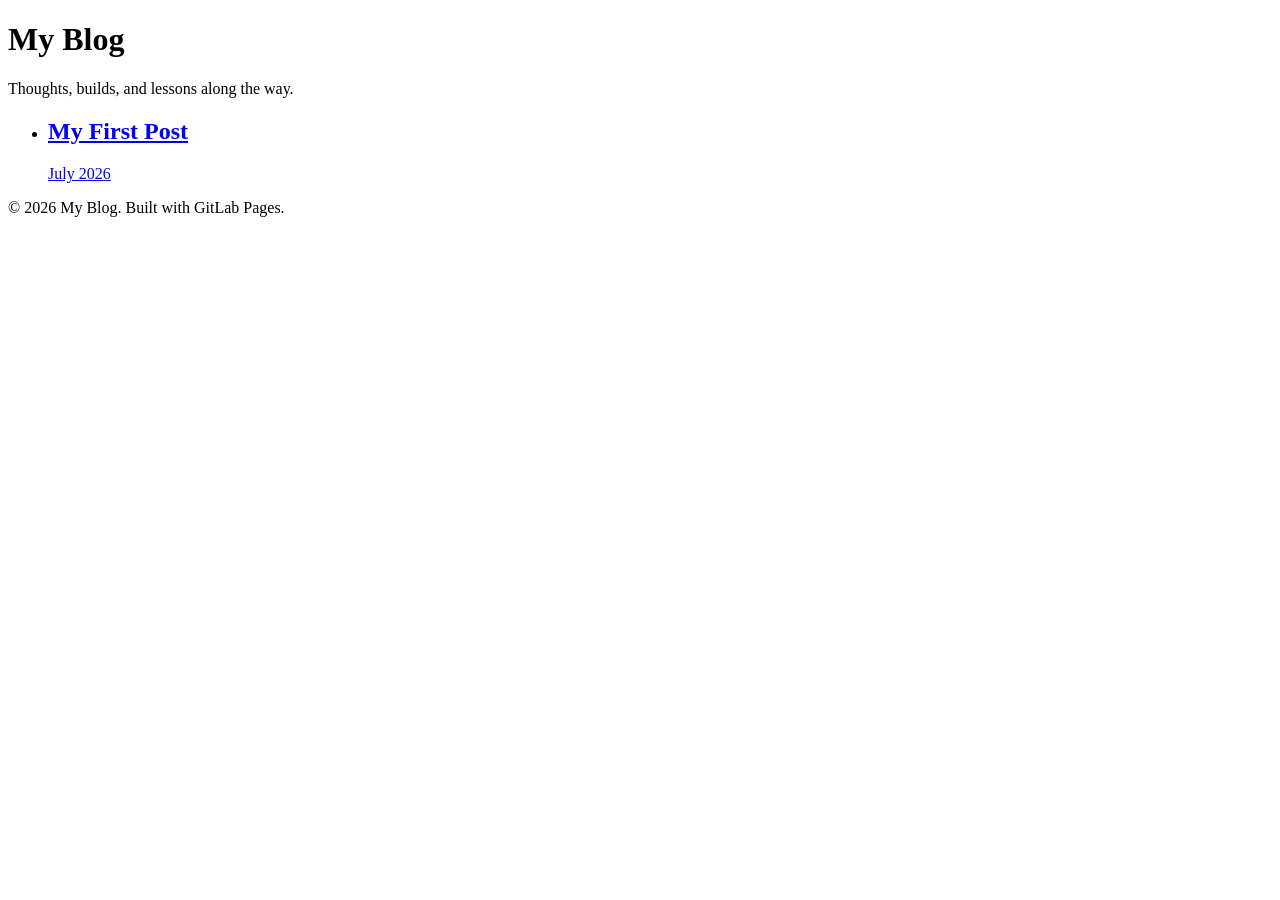
==== public/index.html @ affa12cb "Edit index.html" ====
<!DOCTYPE html>
<html lang="en">
<head>
<meta charset="UTF-8">
<meta name="viewport" content="width=device-width, initial-scale=1.0">
<title>My Blog</title>
<link rel="stylesheet" href="style.css">
</head>
<body>
  <header>
    <h1>My Blog</h1>
    <p>Thoughts, builds, and lessons along the way.</p>
  </header>

  <main>
    <ul class="post-list">
      <li>
        <a href="posts/first-post.html">
          <h2>My First Post</h2>
          <p class="date">July 2026</p>
        </a>
      </li>
    </ul>
  </main>

  <footer>
    <p>&copy; 2026 My Blog. Built with GitLab Pages.</p>
  </footer>
</body>
</html>
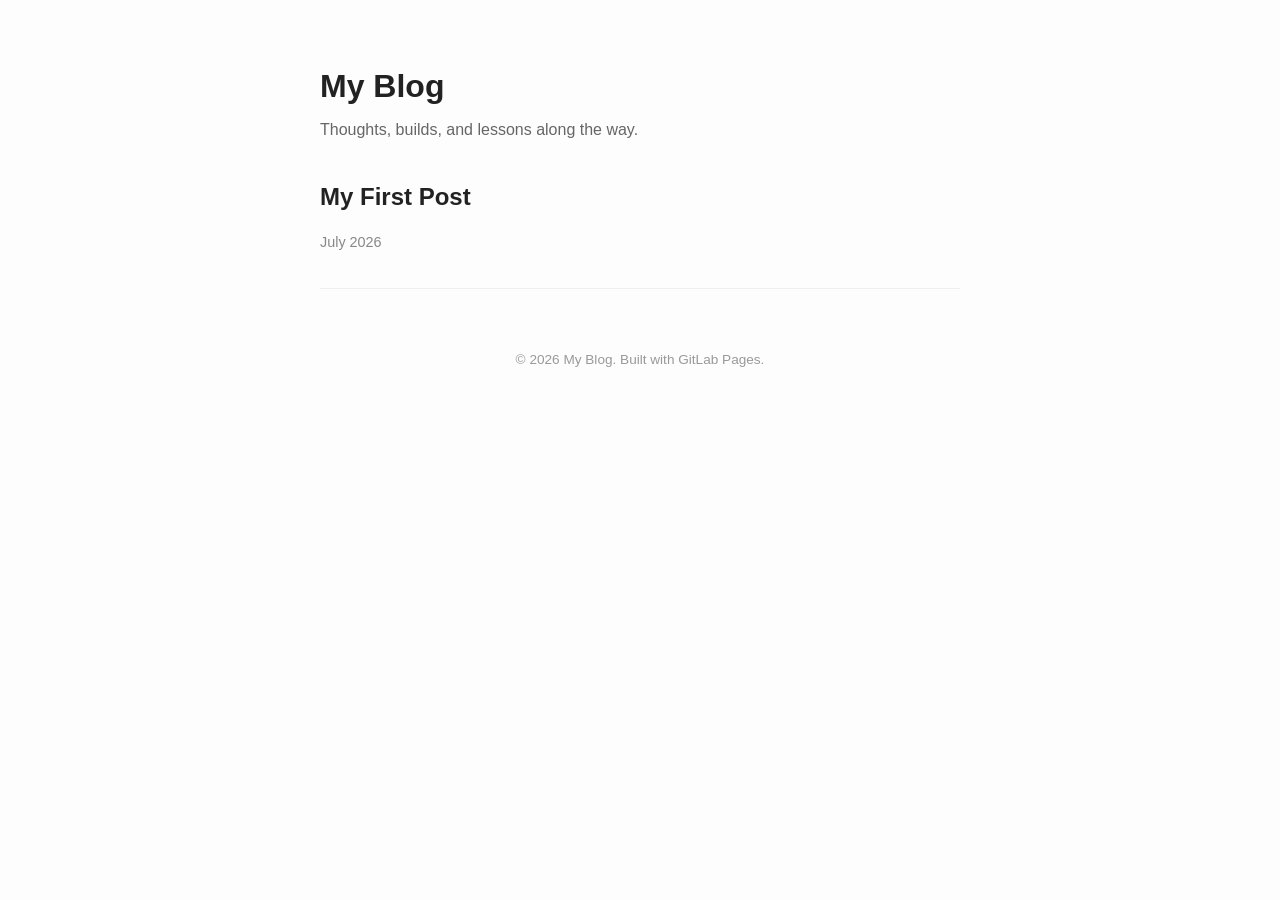
==== commit 3538e1db: "Edit index.html" ====
--- a/public/index.html
+++ b/public/index.html
@@ -15,7 +15,7 @@
   <main>
     <ul class="post-list">
       <li>
-        <a href="posts/first-post.html">
+        <a href="second-post.html">
           <h2>My First Post</h2>
           <p class="date">July 2026</p>
         </a>
--- a/public/style.css
+++ b/public/style.css
@@ -0,0 +1,56 @@
+* { box-sizing: border-box; }
+
+body {
+  font-family: -apple-system, BlinkMacSystemFont, "Segoe UI", sans-serif;
+  max-width: 680px;
+  margin: 0 auto;
+  padding: 40px 20px;
+  line-height: 1.6;
+  color: #222;
+  background: #fdfdfd;
+}
+
+header h1 {
+  margin-bottom: 4px;
+}
+
+header h1 a {
+  text-decoration: none;
+  color: inherit;
+}
+
+header p {
+  color: #666;
+  margin-top: 0;
+}
+
+.post-list {
+  list-style: none;
+  padding: 0;
+}
+
+.post-list li {
+  border-bottom: 1px solid #eee;
+  padding: 20px 0;
+}
+
+.post-list a {
+  text-decoration: none;
+  color: inherit;
+}
+
+.post-list h2 {
+  margin: 0 0 4px 0;
+}
+
+.date {
+  color: #888;
+  font-size: 0.9em;
+}
+
+footer {
+  margin-top: 60px;
+  color: #999;
+  font-size: 0.85em;
+  text-align: center;
+}
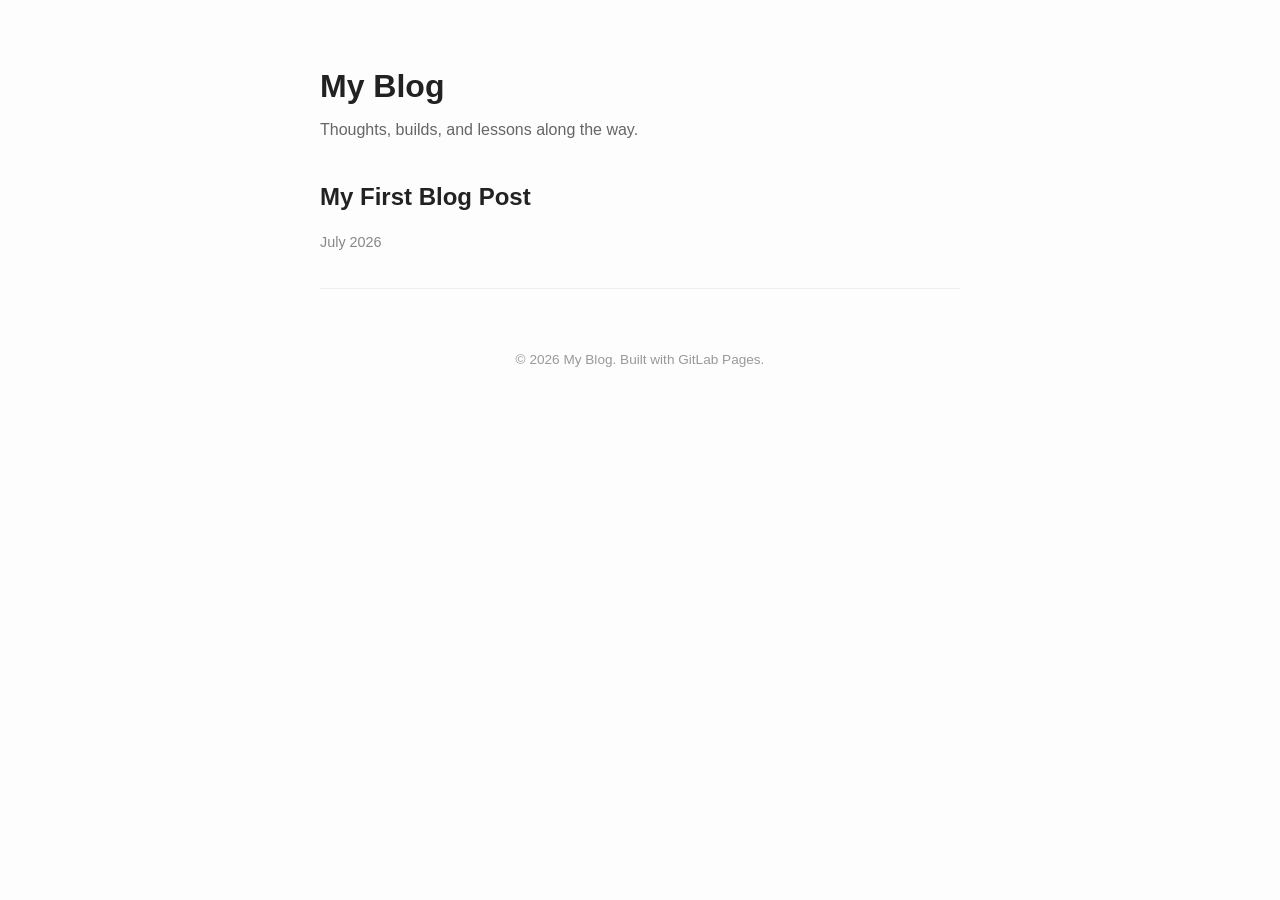
==== commit 3540043b: "Edit index.html" ====
--- a/public/index.html
+++ b/public/index.html
@@ -15,8 +15,8 @@
   <main>
     <ul class="post-list">
       <li>
-        <a href="second-post.html">
-          <h2>My First Post</h2>
+        <a href="posts/second-post.html">
+          <h2>My First Blog Post</h2>
           <p class="date">July 2026</p>
         </a>
       </li>
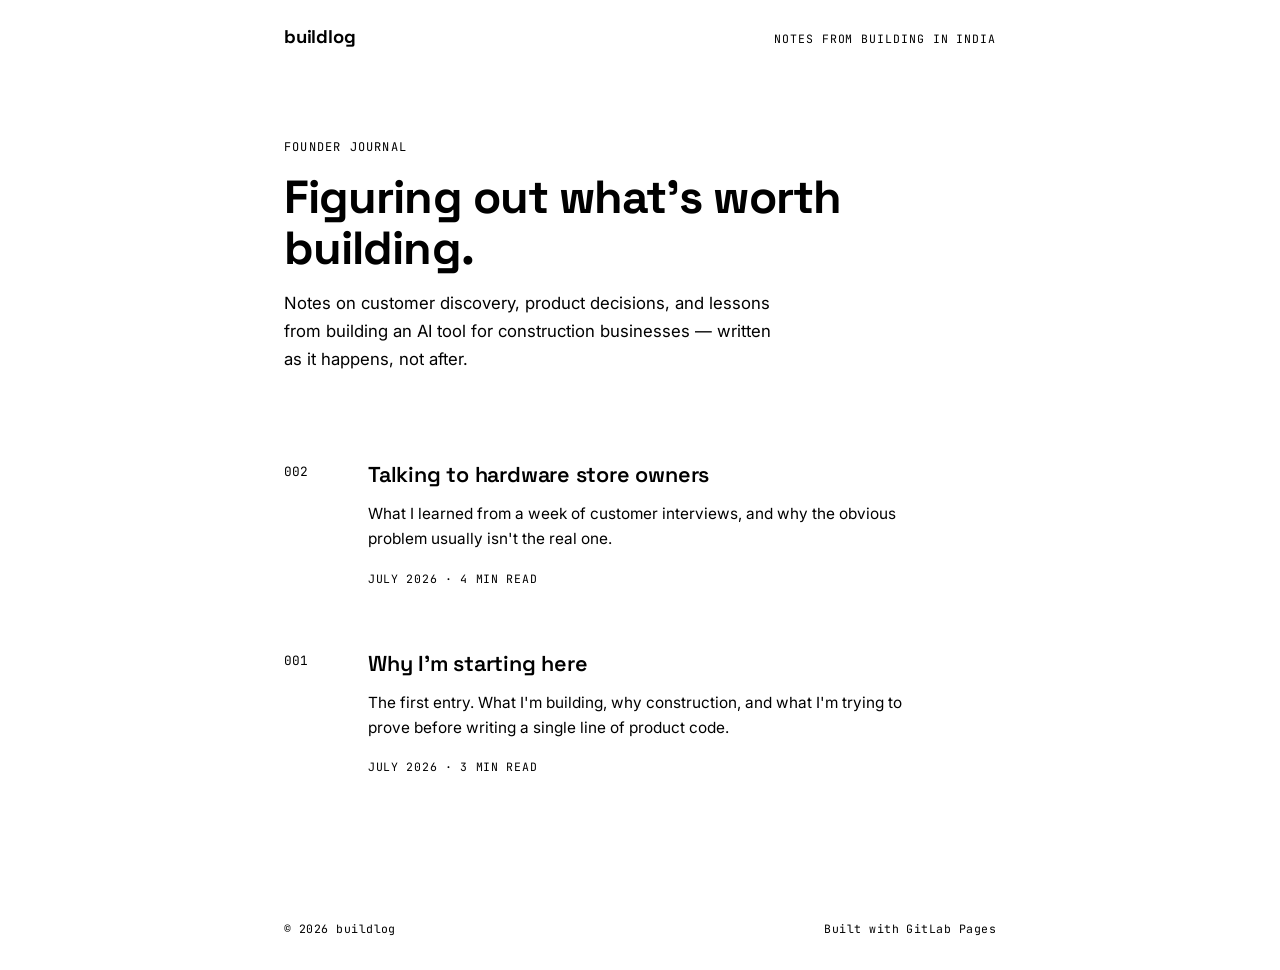
==== commit 6bb7369c: "Edit index.html" ====
--- a/public/index.html
+++ b/public/index.html
@@ -3,28 +3,56 @@
 <head>
 <meta charset="UTF-8">
 <meta name="viewport" content="width=device-width, initial-scale=1.0">
-<title>My Blog</title>
+<title>Build Log</title>
+<link rel="preconnect" href="https://fonts.googleapis.com">
+<link href="https://fonts.googleapis.com/css2?family=Space+Grotesk:wght@600;700&family=Inter:wght@400;500&family=JetBrains+Mono:wght@400;500&display=swap" rel="stylesheet">
 <link rel="stylesheet" href="style.css">
 </head>
 <body>
-  <header>
-    <h1>My Blog</h1>
-    <p>Thoughts, builds, and lessons along the way.</p>
+
+  <header class="site">
+    <div class="site-bar">
+      <a class="mark" href="index.html">build<span>log</span></a>
+      <span class="tag">Notes from building in India</span>
+    </div>
   </header>
 
-  <main>
-    <ul class="post-list">
-      <li>
-        <a href="posts/second-post.html">
-          <h2>My First Blog Post</h2>
-          <p class="date">July 2026</p>
-        </a>
-      </li>
-    </ul>
-  </main>
+  <div class="wrap">
+    <section class="hero">
+      <p class="eyebrow">Founder journal</p>
+      <h1>Figuring out what's worth building.</h1>
+      <p>Notes on customer discovery, product decisions, and lessons from building an AI tool for construction businesses — written as it happens, not after.</p>
+    </section>
 
-  <footer>
-    <p>&copy; 2026 My Blog. Built with GitLab Pages.</p>
+    <section class="log">
+
+      <a class="entry" href="posts/second-post.html">
+        <span class="num">002</span>
+        <div>
+          <h2>Talking to hardware store owners</h2>
+          <p class="excerpt">What I learned from a week of customer interviews, and why the obvious problem usually isn't the real one.</p>
+          <span class="meta">July 2026 · 4 min read</span>
+        </div>
+      </a>
+
+      <a class="entry" href="posts/first-post.html">
+        <span class="num">001</span>
+        <div>
+          <h2>Why I'm starting here</h2>
+          <p class="excerpt">The first entry. What I'm building, why construction, and what I'm trying to prove before writing a single line of product code.</p>
+          <span class="meta">July 2026 · 3 min read</span>
+        </div>
+      </a>
+
+    </section>
+  </div>
+
+  <footer class="site">
+    <div class="wrap">
+      <span>© 2026 buildlog</span>
+      <span>Built with GitLab Pages</span>
+    </div>
   </footer>
+
 </body>
-</html>
+</html>
--- a/public/style.css
+++ b/public/style.css
@@ -1,56 +1,222 @@
+root {
+  --bg: #121417;
+  --bg-raised: #191c20;
+  --paper: #e9e6de;
+  --ink: #eae7e0;
+  --ink-dim: #9a9a92;
+  --line: #2a2d31;
+  --signal: #ff6a3d;
+  --blue: #5b9bb0;
+}
+ 
 * { box-sizing: border-box; }
-
+ 
 body {
-  font-family: -apple-system, BlinkMacSystemFont, "Segoe UI", sans-serif;
-  max-width: 680px;
+  margin: 0;
+  background: var(--bg);
+  color: var(--ink);
+  font-family: 'Inter', -apple-system, BlinkMacSystemFont, sans-serif;
+  font-size: 16px;
+  line-height: 1.65;
+  background-image:
+    linear-gradient(var(--line) 1px, transparent 1px),
+    linear-gradient(90deg, var(--line) 1px, transparent 1px);
+  background-size: 40px 40px;
+  background-position: -1px -1px;
+}
+ 
+a { color: inherit; }
+ 
+.wrap {
+  max-width: 760px;
   margin: 0 auto;
-  padding: 40px 20px;
-  line-height: 1.6;
-  color: #222;
-  background: #fdfdfd;
-}
-
-header h1 {
-  margin-bottom: 4px;
-}
-
-header h1 a {
+  padding: 0 24px;
+}
+ 
+/* Header */
+header.site {
+  border-bottom: 1px solid var(--line);
+  background: var(--bg);
+}
+ 
+.site-bar {
+  max-width: 760px;
+  margin: 0 auto;
+  padding: 22px 24px;
+  display: flex;
+  align-items: baseline;
+  justify-content: space-between;
+}
+ 
+.mark {
+  font-family: 'Space Grotesk', sans-serif;
+  font-weight: 700;
+  font-size: 1.15rem;
+  letter-spacing: -0.01em;
+  text-decoration: none;
+  color: var(--ink);
+}
+ 
+.mark span { color: var(--signal); }
+ 
+.tag {
+  font-family: 'JetBrains Mono', monospace;
+  font-size: 0.72rem;
+  color: var(--ink-dim);
+  text-transform: uppercase;
+  letter-spacing: 0.08em;
+}
+ 
+/* Hero */
+.hero {
+  padding: 64px 0 40px;
+  border-bottom: 1px dashed var(--line);
+}
+ 
+.hero .eyebrow {
+  font-family: 'JetBrains Mono', monospace;
+  font-size: 0.75rem;
+  color: var(--signal);
+  text-transform: uppercase;
+  letter-spacing: 0.1em;
+  margin: 0 0 14px;
+}
+ 
+.hero h1 {
+  font-family: 'Space Grotesk', sans-serif;
+  font-size: clamp(2rem, 5vw, 2.9rem);
+  line-height: 1.1;
+  letter-spacing: -0.02em;
+  margin: 0 0 16px;
+}
+ 
+.hero p {
+  color: var(--ink-dim);
+  font-size: 1.05rem;
+  max-width: 46ch;
+  margin: 0;
+}
+ 
+/* Post list */
+.log {
+  padding: 12px 0 80px;
+}
+ 
+.entry {
+  display: grid;
+  grid-template-columns: 64px 1fr;
+  gap: 20px;
+  padding: 28px 0;
+  border-bottom: 1px solid var(--line);
   text-decoration: none;
   color: inherit;
 }
-
-header p {
-  color: #666;
-  margin-top: 0;
-}
-
-.post-list {
-  list-style: none;
-  padding: 0;
-}
-
-.post-list li {
-  border-bottom: 1px solid #eee;
-  padding: 20px 0;
-}
-
-.post-list a {
+ 
+.entry:first-child { padding-top: 32px; }
+ 
+.entry .num {
+  font-family: 'JetBrains Mono', monospace;
+  font-size: 0.8rem;
+  color: var(--blue);
+  padding-top: 4px;
+}
+ 
+.entry h2 {
+  font-family: 'Space Grotesk', sans-serif;
+  font-size: 1.35rem;
+  font-weight: 600;
+  margin: 0 0 8px;
+  letter-spacing: -0.01em;
+}
+ 
+.entry .excerpt {
+  color: var(--ink-dim);
+  font-size: 0.96rem;
+  margin: 0 0 12px;
+  max-width: 56ch;
+}
+ 
+.entry .meta {
+  font-family: 'JetBrains Mono', monospace;
+  font-size: 0.72rem;
+  color: var(--ink-dim);
+  text-transform: uppercase;
+  letter-spacing: 0.06em;
+}
+ 
+.entry:hover h2 { color: var(--signal); }
+ 
+/* Article page */
+.article-head {
+  padding: 56px 0 32px;
+  border-bottom: 1px dashed var(--line);
+}
+ 
+.back {
+  display: inline-block;
+  font-family: 'JetBrains Mono', monospace;
+  font-size: 0.75rem;
+  color: var(--blue);
   text-decoration: none;
-  color: inherit;
-}
-
-.post-list h2 {
-  margin: 0 0 4px 0;
-}
-
-.date {
-  color: #888;
-  font-size: 0.9em;
-}
-
-footer {
-  margin-top: 60px;
-  color: #999;
-  font-size: 0.85em;
-  text-align: center;
-}
+  margin-bottom: 28px;
+  letter-spacing: 0.04em;
+}
+ 
+.back:hover { color: var(--signal); }
+ 
+.article-head .num {
+  font-family: 'JetBrains Mono', monospace;
+  font-size: 0.8rem;
+  color: var(--blue);
+  margin: 0 0 10px;
+}
+ 
+.article-head h1 {
+  font-family: 'Space Grotesk', sans-serif;
+  font-size: clamp(1.8rem, 4.5vw, 2.5rem);
+  line-height: 1.15;
+  letter-spacing: -0.02em;
+  margin: 0 0 14px;
+}
+ 
+.article-head .meta {
+  font-family: 'JetBrains Mono', monospace;
+  font-size: 0.72rem;
+  color: var(--ink-dim);
+  text-transform: uppercase;
+  letter-spacing: 0.06em;
+}
+ 
+article.body {
+  padding: 40px 0 80px;
+  font-size: 1.05rem;
+}
+ 
+article.body p { margin: 0 0 20px; }
+ 
+article.body h2 {
+  font-family: 'Space Grotesk', sans-serif;
+  font-size: 1.4rem;
+  margin: 40px 0 16px;
+}
+ 
+/* Footer */
+footer.site {
+  border-top: 1px solid var(--line);
+  padding: 32px 0;
+}
+ 
+footer.site .wrap {
+  display: flex;
+  align-items: center;
+  justify-content: space-between;
+  font-family: 'JetBrains Mono', monospace;
+  font-size: 0.72rem;
+  color: var(--ink-dim);
+  letter-spacing: 0.04em;
+}
+ 
+@media (max-width: 520px) {
+  .entry { grid-template-columns: 1fr; gap: 6px; }
+  .site-bar { flex-direction: column; align-items: flex-start; gap: 6px; }
+}
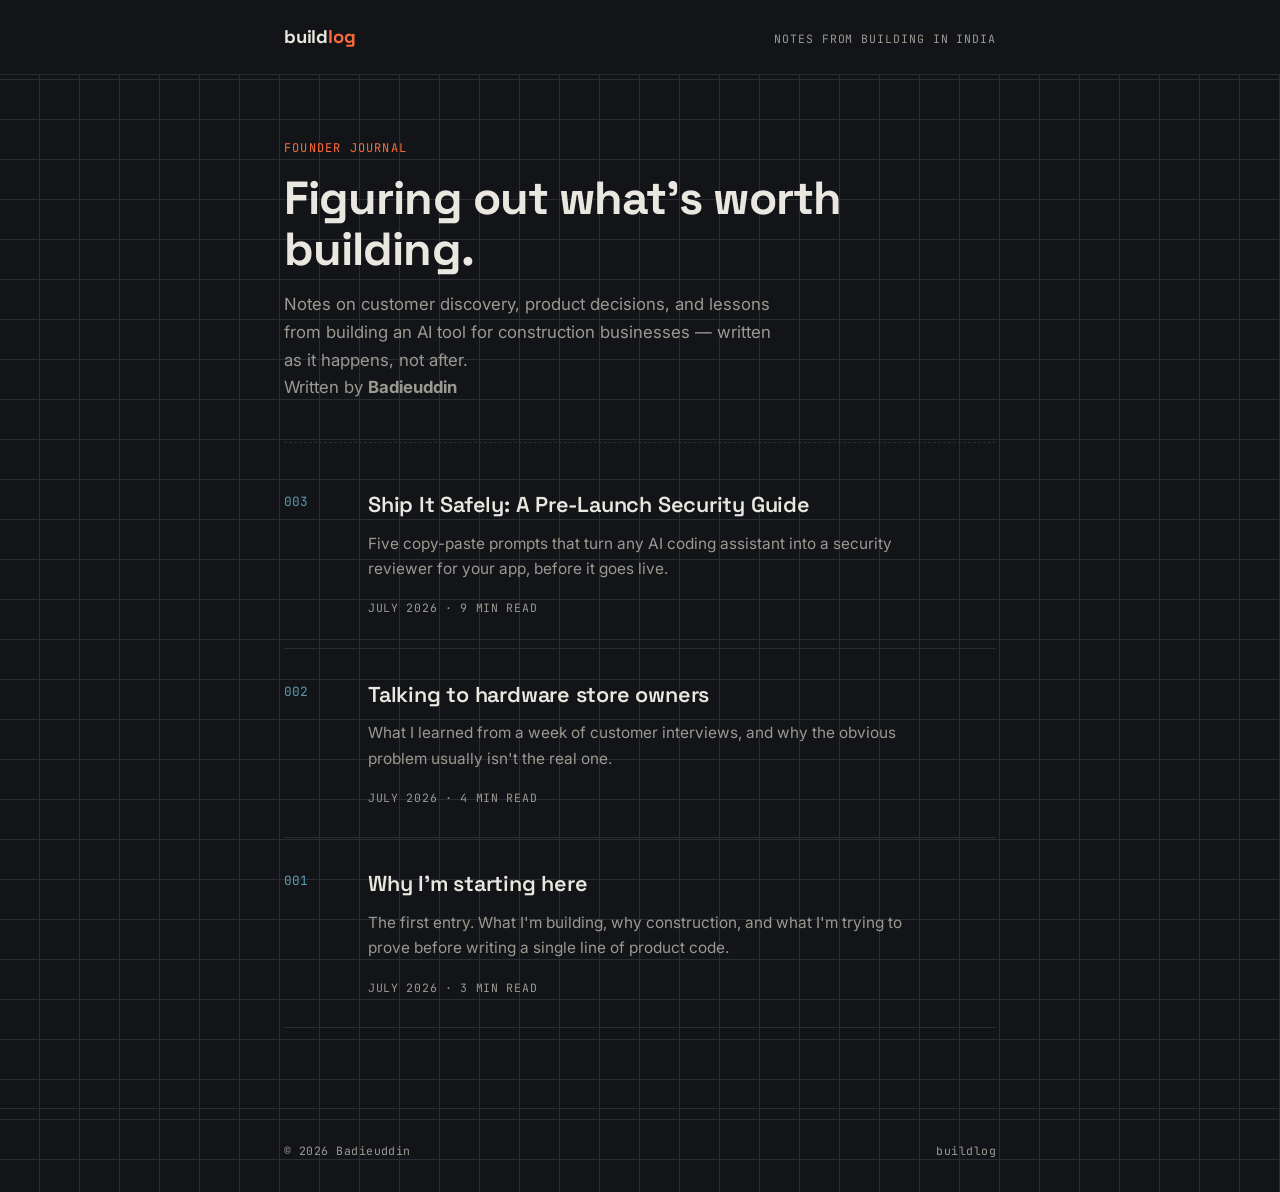
==== commit e5ebd5e9: "Edit index.html" ====
--- a/public/index.html
+++ b/public/index.html
@@ -22,9 +22,19 @@
       <p class="eyebrow">Founder journal</p>
       <h1>Figuring out what's worth building.</h1>
       <p>Notes on customer discovery, product decisions, and lessons from building an AI tool for construction businesses — written as it happens, not after.</p>
+      <p class="byline">Written by <strong>Badieuddin</strong></p>
     </section>
 
     <section class="log">
+
+      <a class="entry" href="posts/third-post.html">
+        <span class="num">003</span>
+        <div>
+          <h2>Ship It Safely: A Pre-Launch Security Guide</h2>
+          <p class="excerpt">Five copy-paste prompts that turn any AI coding assistant into a security reviewer for your app, before it goes live.</p>
+          <span class="meta">July 2026 · 9 min read</span>
+        </div>
+      </a>
 
       <a class="entry" href="posts/second-post.html">
         <span class="num">002</span>
@@ -49,8 +59,8 @@
 
   <footer class="site">
     <div class="wrap">
-      <span>© 2026 buildlog</span>
-      <span>Built with GitLab Pages</span>
+      <span>© 2026 Badieuddin</span>
+      <span>buildlog</span>
     </div>
   </footer>
 
--- a/public/style.css
+++ b/public/style.css
@@ -1,4 +1,4 @@
-root {
+:root {
   --bg: #121417;
   --bg-raised: #191c20;
   --paper: #e9e6de;
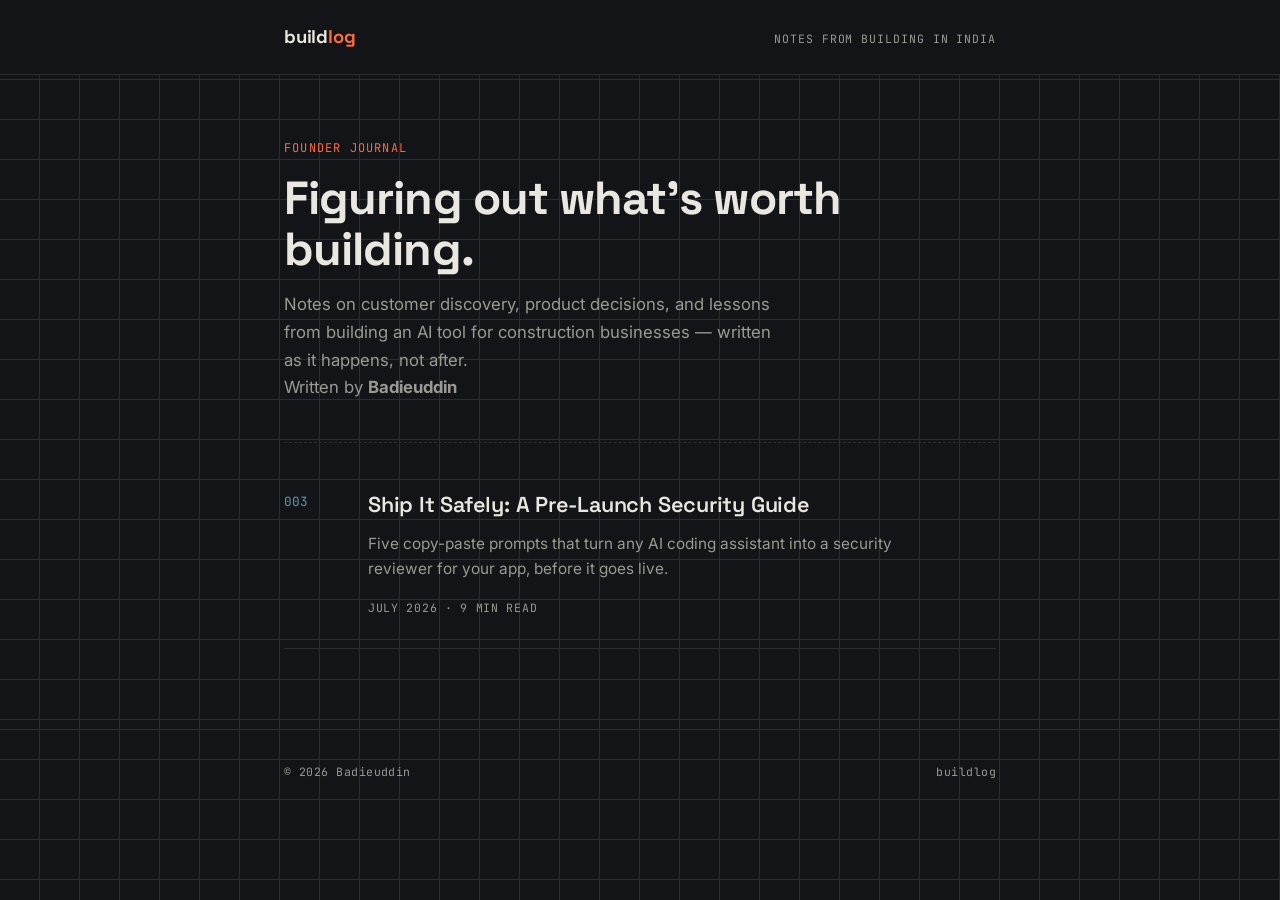
==== commit 363540d9: "Edit index.html" ====
--- a/public/index.html
+++ b/public/index.html
@@ -36,24 +36,6 @@
         </div>
       </a>
 
-      <a class="entry" href="posts/second-post.html">
-        <span class="num">002</span>
-        <div>
-          <h2>Talking to hardware store owners</h2>
-          <p class="excerpt">What I learned from a week of customer interviews, and why the obvious problem usually isn't the real one.</p>
-          <span class="meta">July 2026 · 4 min read</span>
-        </div>
-      </a>
-
-      <a class="entry" href="posts/first-post.html">
-        <span class="num">001</span>
-        <div>
-          <h2>Why I'm starting here</h2>
-          <p class="excerpt">The first entry. What I'm building, why construction, and what I'm trying to prove before writing a single line of product code.</p>
-          <span class="meta">July 2026 · 3 min read</span>
-        </div>
-      </a>
-
     </section>
   </div>
 
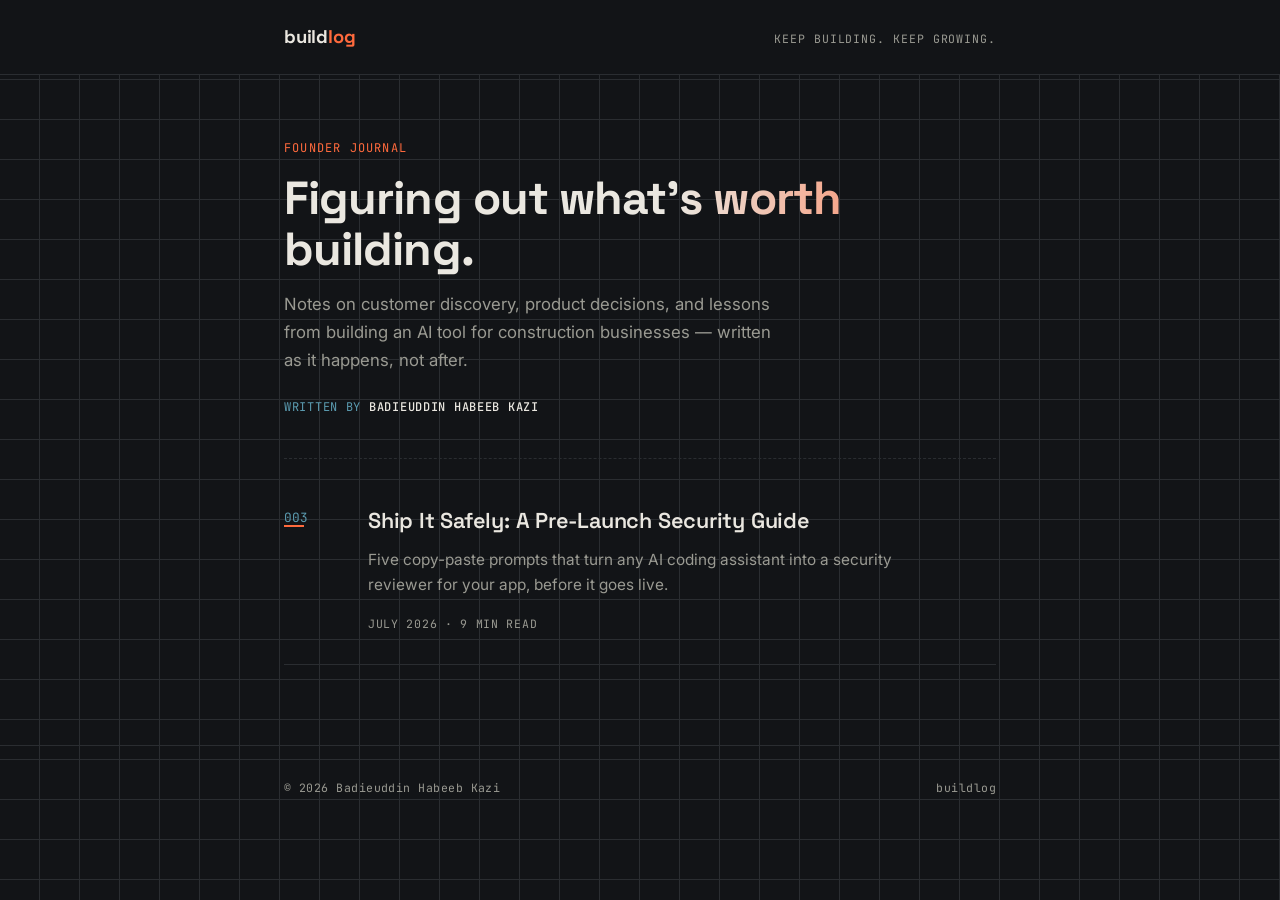
==== commit 10b32ebb: "Edit index.html" ====
--- a/public/index.html
+++ b/public/index.html
@@ -13,7 +13,7 @@
   <header class="site">
     <div class="site-bar">
       <a class="mark" href="index.html">build<span>log</span></a>
-      <span class="tag">Notes from building in India</span>
+      <span class="tag">Keep Building. Keep Growing.</span>
     </div>
   </header>
 
@@ -22,7 +22,7 @@
       <p class="eyebrow">Founder journal</p>
       <h1>Figuring out what's worth building.</h1>
       <p>Notes on customer discovery, product decisions, and lessons from building an AI tool for construction businesses — written as it happens, not after.</p>
-      <p class="byline">Written by <strong>Badieuddin</strong></p>
+      <p class="byline">Written by <strong>Badieuddin Habeeb Kazi</strong></p>
     </section>
 
     <section class="log">
@@ -41,7 +41,7 @@
 
   <footer class="site">
     <div class="wrap">
-      <span>© 2026 Badieuddin</span>
+      <span>© 2026 Badieuddin Habeeb Kazi</span>
       <span>buildlog</span>
     </div>
   </footer>
--- a/public/style.css
+++ b/public/style.css
@@ -8,9 +8,9 @@
   --signal: #ff6a3d;
   --blue: #5b9bb0;
 }
- 
+
 * { box-sizing: border-box; }
- 
+
 body {
   margin: 0;
   background: var(--bg);
@@ -24,21 +24,21 @@
   background-size: 40px 40px;
   background-position: -1px -1px;
 }
- 
+
 a { color: inherit; }
- 
+
 .wrap {
   max-width: 760px;
   margin: 0 auto;
   padding: 0 24px;
 }
- 
+
 /* Header */
 header.site {
   border-bottom: 1px solid var(--line);
   background: var(--bg);
 }
- 
+
 .site-bar {
   max-width: 760px;
   margin: 0 auto;
@@ -47,7 +47,7 @@
   align-items: baseline;
   justify-content: space-between;
 }
- 
+
 .mark {
   font-family: 'Space Grotesk', sans-serif;
   font-weight: 700;
@@ -56,9 +56,9 @@
   text-decoration: none;
   color: var(--ink);
 }
- 
+
 .mark span { color: var(--signal); }
- 
+
 .tag {
   font-family: 'JetBrains Mono', monospace;
   font-size: 0.72rem;
@@ -66,13 +66,13 @@
   text-transform: uppercase;
   letter-spacing: 0.08em;
 }
- 
+
 /* Hero */
 .hero {
   padding: 64px 0 40px;
   border-bottom: 1px dashed var(--line);
 }
- 
+
 .hero .eyebrow {
   font-family: 'JetBrains Mono', monospace;
   font-size: 0.75rem;
@@ -81,27 +81,45 @@
   letter-spacing: 0.1em;
   margin: 0 0 14px;
 }
- 
+
 .hero h1 {
   font-family: 'Space Grotesk', sans-serif;
   font-size: clamp(2rem, 5vw, 2.9rem);
   line-height: 1.1;
   letter-spacing: -0.02em;
   margin: 0 0 16px;
-}
- 
+  background: linear-gradient(90deg, var(--ink) 55%, var(--signal) 100%);
+  -webkit-background-clip: text;
+  background-clip: text;
+  -webkit-text-fill-color: transparent;
+}
+
 .hero p {
   color: var(--ink-dim);
   font-size: 1.05rem;
   max-width: 46ch;
   margin: 0;
 }
- 
+
+.hero .byline {
+  font-family: 'JetBrains Mono', monospace;
+  font-size: 0.75rem;
+  color: var(--blue);
+  text-transform: uppercase;
+  letter-spacing: 0.06em;
+  margin: 24px 0 0;
+}
+
+.hero .byline strong {
+  color: var(--ink);
+  font-weight: 500;
+}
+
 /* Post list */
 .log {
   padding: 12px 0 80px;
 }
- 
+
 .entry {
   display: grid;
   grid-template-columns: 64px 1fr;
@@ -111,31 +129,46 @@
   text-decoration: none;
   color: inherit;
 }
- 
+
 .entry:first-child { padding-top: 32px; }
- 
+
 .entry .num {
   font-family: 'JetBrains Mono', monospace;
   font-size: 0.8rem;
   color: var(--blue);
   padding-top: 4px;
 }
- 
+
 .entry h2 {
   font-family: 'Space Grotesk', sans-serif;
   font-size: 1.35rem;
   font-weight: 600;
   margin: 0 0 8px;
   letter-spacing: -0.01em;
-}
- 
+  transition: color 0.2s ease;
+}
+
+.entry .num {
+  position: relative;
+}
+
+.entry .num::after {
+  content: '';
+  position: absolute;
+  left: 0;
+  top: 22px;
+  width: 20px;
+  height: 2px;
+  background: var(--signal);
+}
+
 .entry .excerpt {
   color: var(--ink-dim);
   font-size: 0.96rem;
   margin: 0 0 12px;
   max-width: 56ch;
 }
- 
+
 .entry .meta {
   font-family: 'JetBrains Mono', monospace;
   font-size: 0.72rem;
@@ -143,15 +176,15 @@
   text-transform: uppercase;
   letter-spacing: 0.06em;
 }
- 
+
 .entry:hover h2 { color: var(--signal); }
- 
+
 /* Article page */
 .article-head {
   padding: 56px 0 32px;
   border-bottom: 1px dashed var(--line);
 }
- 
+
 .back {
   display: inline-block;
   font-family: 'JetBrains Mono', monospace;
@@ -161,24 +194,27 @@
   margin-bottom: 28px;
   letter-spacing: 0.04em;
 }
- 
+
 .back:hover { color: var(--signal); }
- 
+
 .article-head .num {
   font-family: 'JetBrains Mono', monospace;
   font-size: 0.8rem;
   color: var(--blue);
   margin: 0 0 10px;
 }
- 
+
 .article-head h1 {
   font-family: 'Space Grotesk', sans-serif;
   font-size: clamp(1.8rem, 4.5vw, 2.5rem);
   line-height: 1.15;
   letter-spacing: -0.02em;
-  margin: 0 0 14px;
-}
- 
+  margin: 0 0 18px;
+  padding-bottom: 16px;
+  border-bottom: 2px solid transparent;
+  border-image: linear-gradient(90deg, var(--signal), var(--blue) 50%, transparent) 1;
+}
+
 .article-head .meta {
   font-family: 'JetBrains Mono', monospace;
   font-size: 0.72rem;
@@ -186,26 +222,31 @@
   text-transform: uppercase;
   letter-spacing: 0.06em;
 }
- 
+
 article.body {
   padding: 40px 0 80px;
   font-size: 1.05rem;
 }
- 
+
 article.body p { margin: 0 0 20px; }
- 
+
 article.body h2 {
   font-family: 'Space Grotesk', sans-serif;
   font-size: 1.4rem;
-  margin: 40px 0 16px;
-}
- 
+  margin: 48px 0 18px;
+  padding: 10px 16px;
+  color: var(--signal);
+  background: rgba(255, 106, 61, 0.08);
+  border-left: 3px solid var(--signal);
+  border-radius: 0 4px 4px 0;
+}
+
 /* Footer */
 footer.site {
   border-top: 1px solid var(--line);
   padding: 32px 0;
 }
- 
+
 footer.site .wrap {
   display: flex;
   align-items: center;
@@ -215,7 +256,7 @@
   color: var(--ink-dim);
   letter-spacing: 0.04em;
 }
- 
+
 @media (max-width: 520px) {
   .entry { grid-template-columns: 1fr; gap: 6px; }
   .site-bar { flex-direction: column; align-items: flex-start; gap: 6px; }
